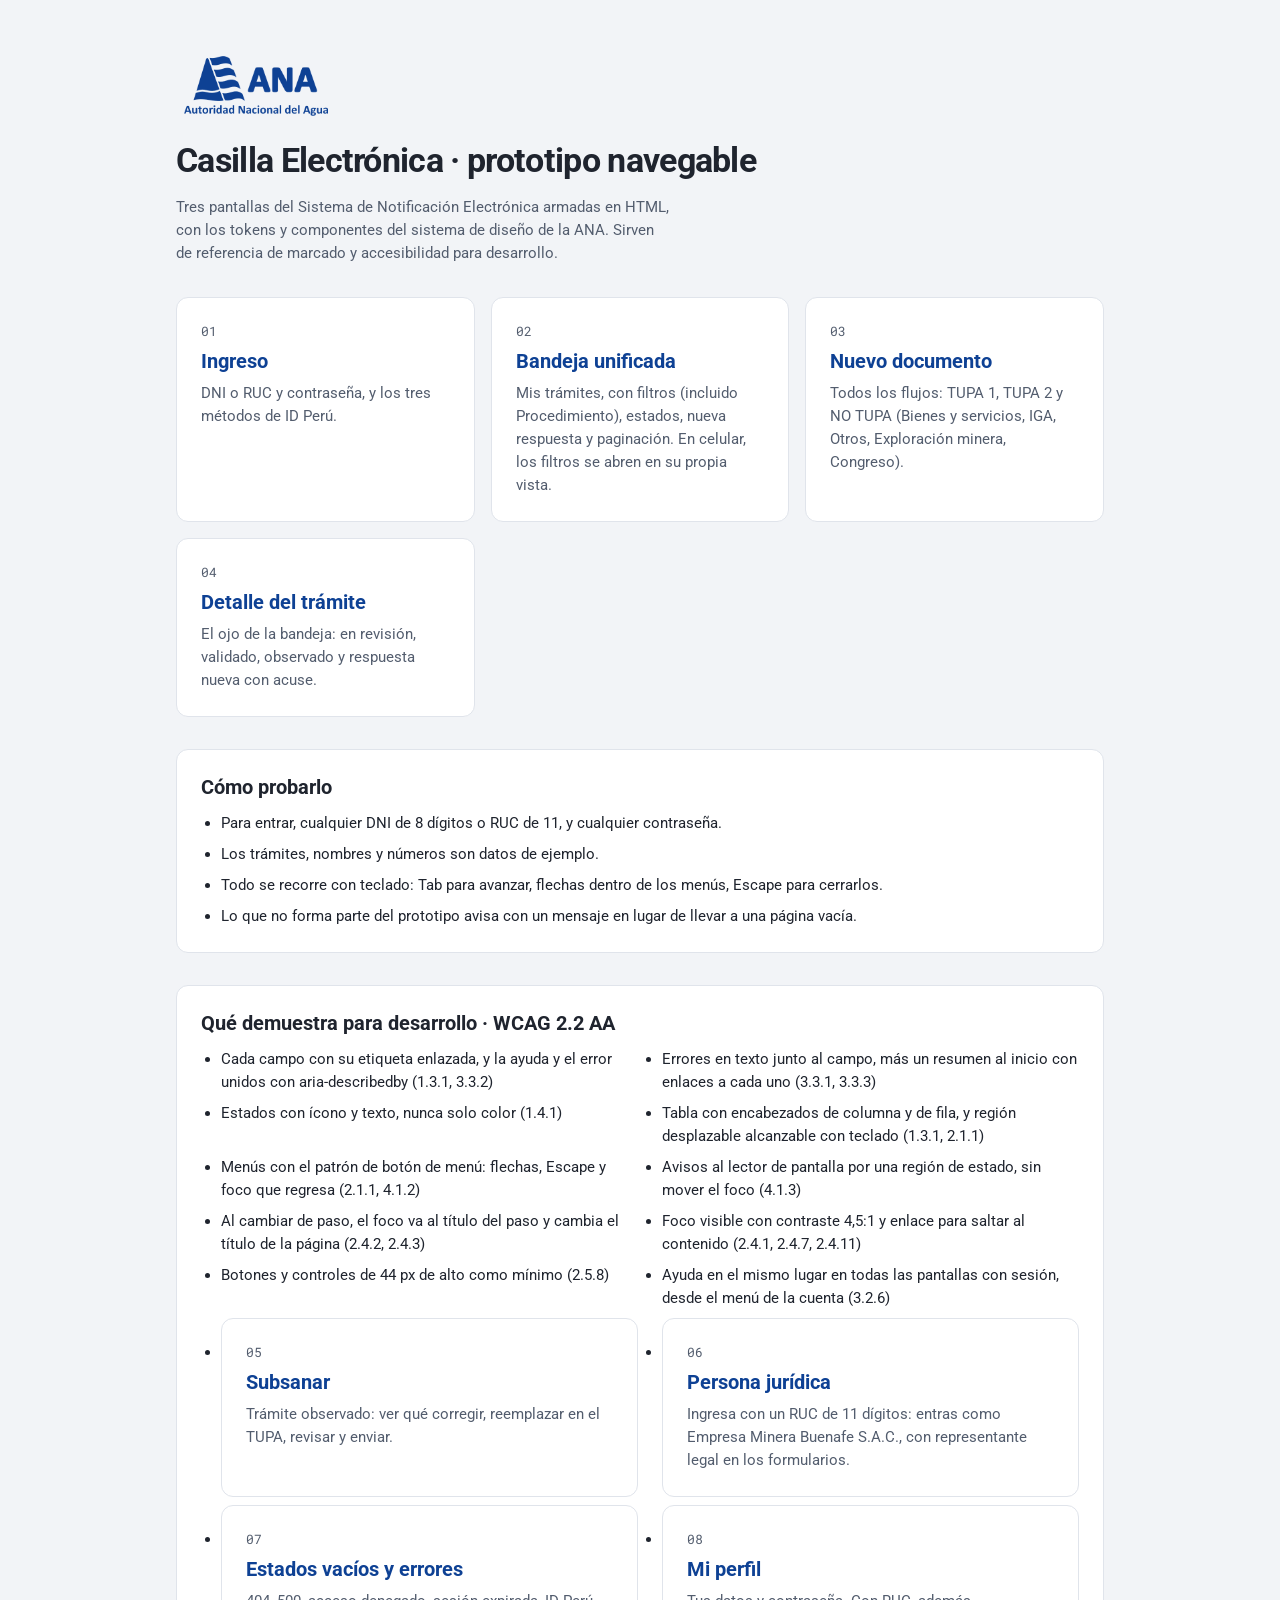
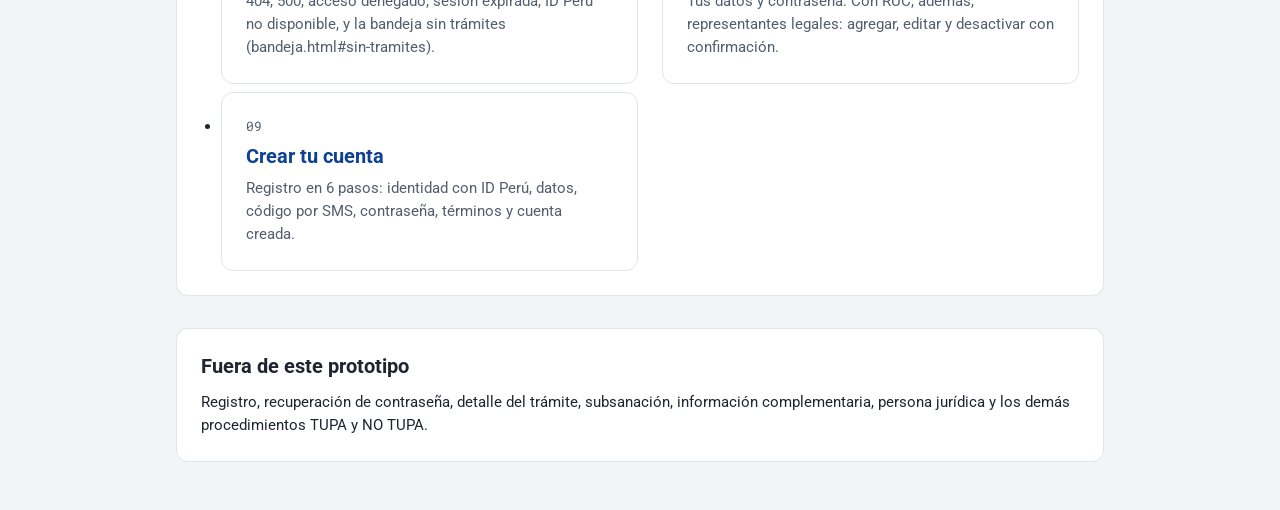
==== index.html @ caebe465 "Página de entrada que abre la portada del prototipo Co-Authored-By: Claude Opus 5.5 <noreply@anthrop" ====
<!doctype html>
<html lang="es">
<head>
<meta charset="utf-8">
<meta http-equiv="refresh" content="0; url=prototipo.html">
<title>Casilla Electrónica · ANA · Prototipo</title>
</head>
<body>
<p><a href="prototipo.html">Abrir el prototipo de la Casilla Electrónica</a></p>
</body>
</html>
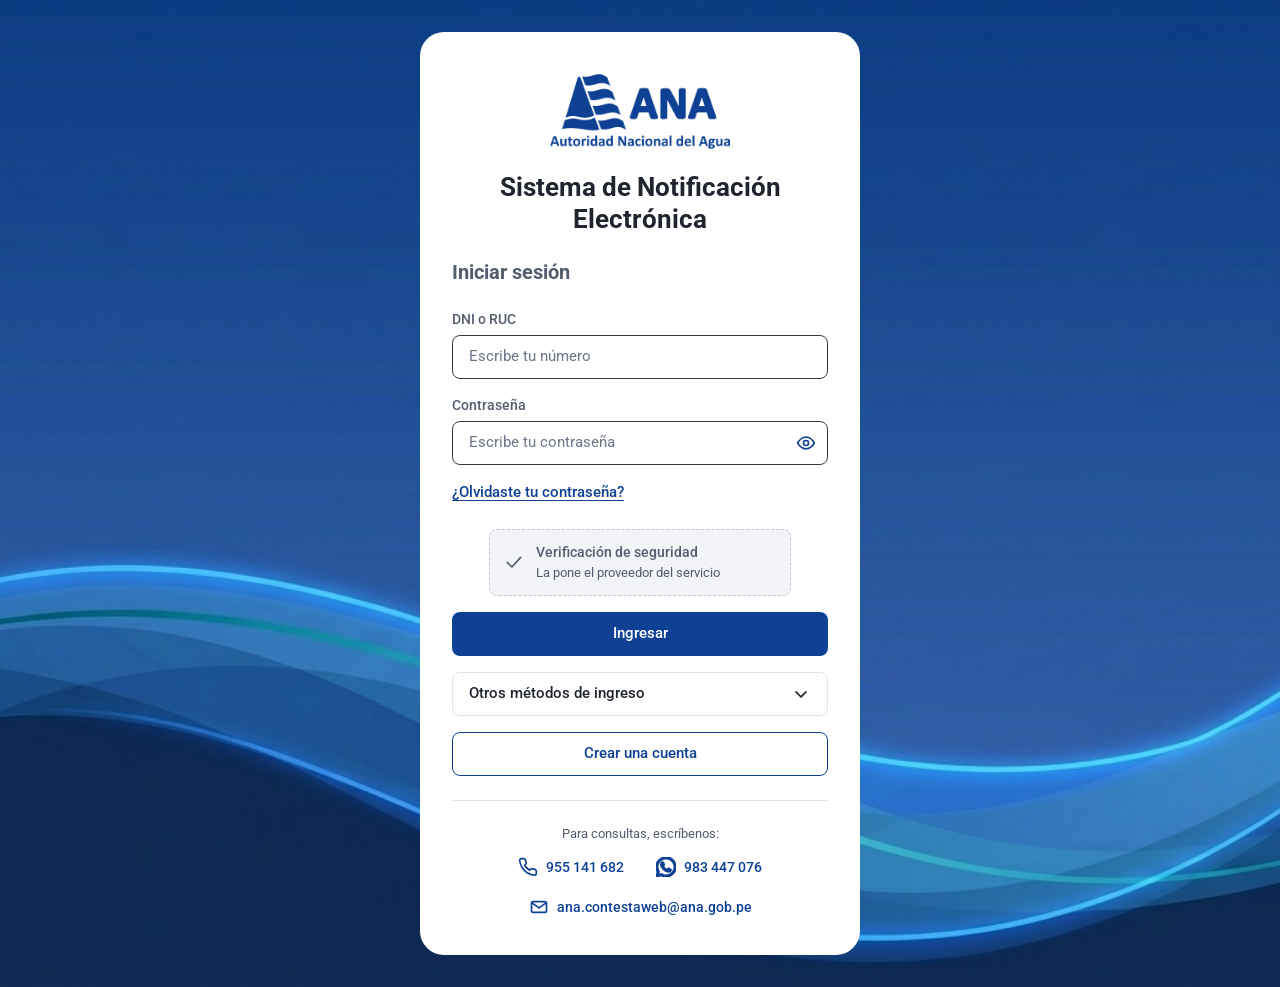
==== commit 2bbf40fb: "La entrada abre el ingreso (login) en vez de la portada Co-Authored-By: Claude Opus 5.5 <noreply@ant" ====
--- a/index.html
+++ b/index.html
@@ -2,10 +2,10 @@
 <html lang="es">
 <head>
 <meta charset="utf-8">
-<meta http-equiv="refresh" content="0; url=prototipo.html">
+<meta http-equiv="refresh" content="0; url=ingreso.html">
 <title>Casilla Electrónica · ANA · Prototipo</title>
 </head>
 <body>
-<p><a href="prototipo.html">Abrir el prototipo de la Casilla Electrónica</a></p>
+<p><a href="ingreso.html">Ir al ingreso de la Casilla Electrónica</a></p>
 </body>
 </html>
